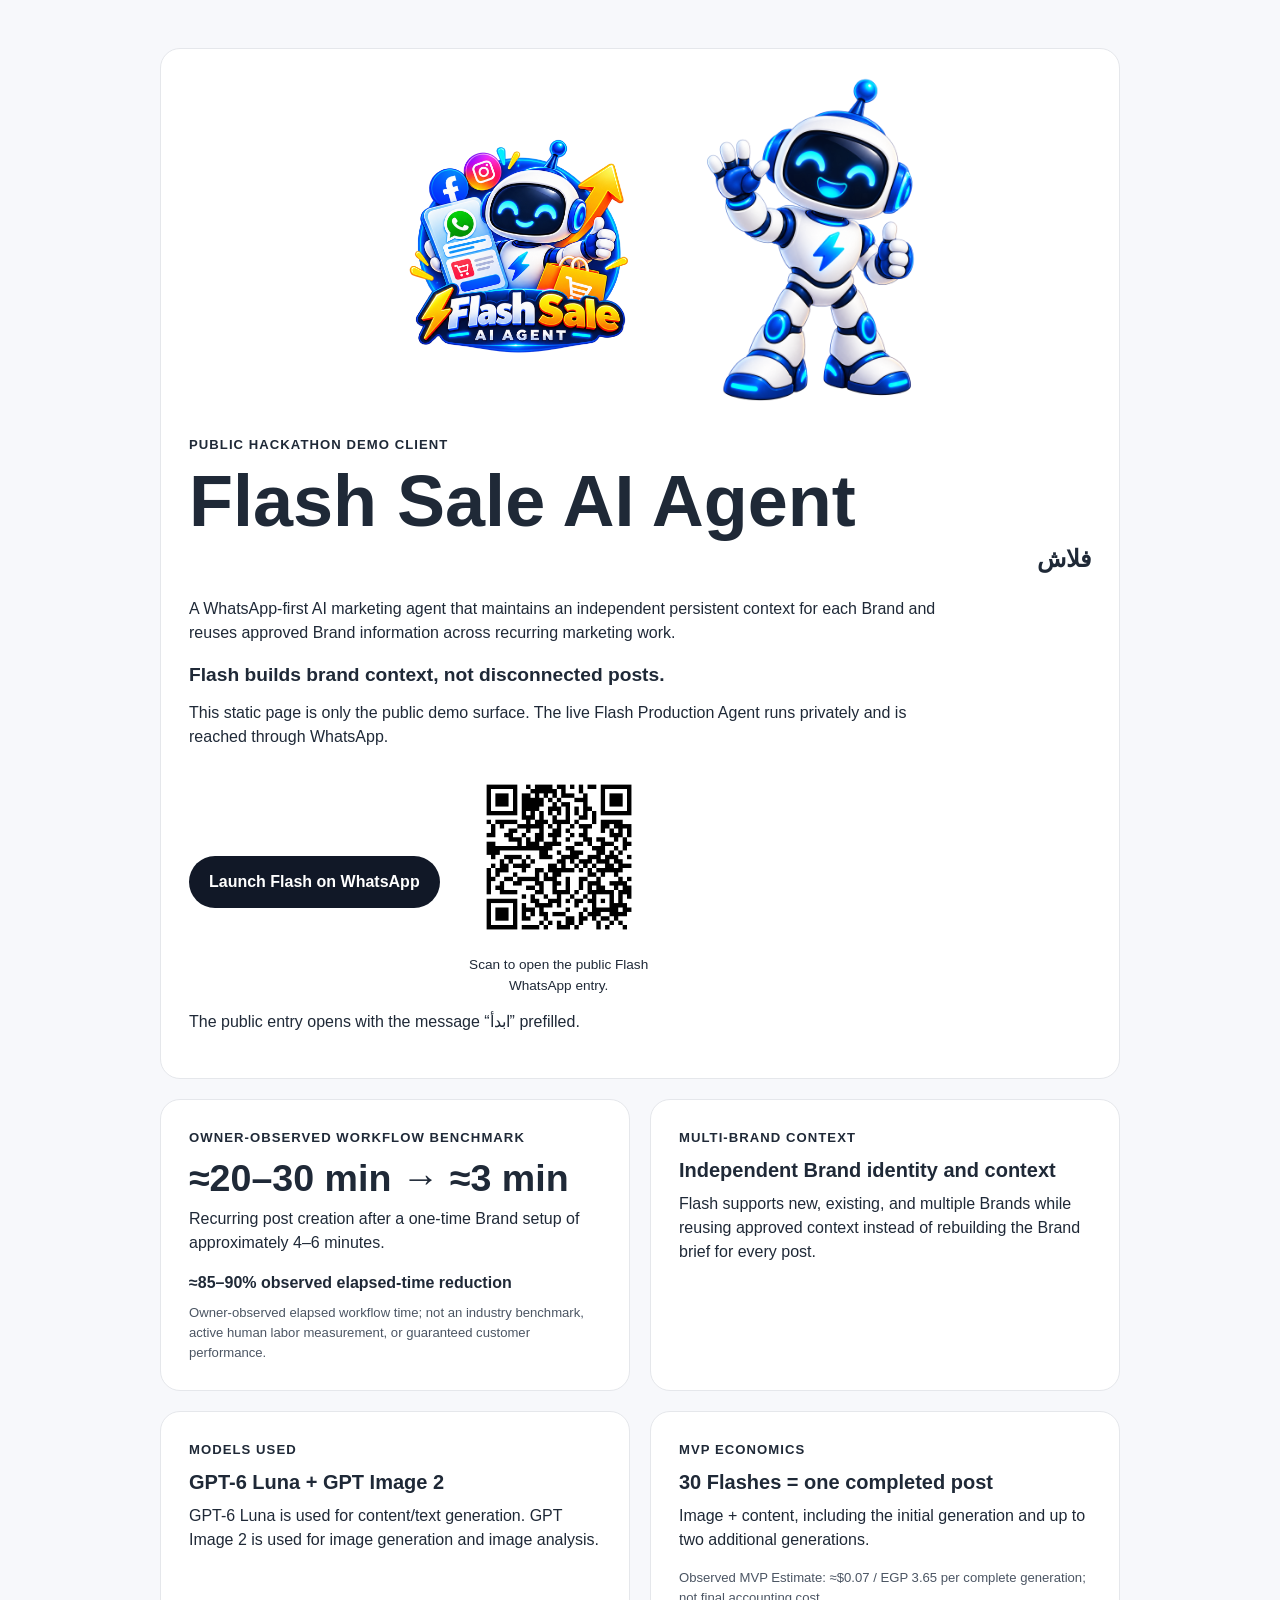
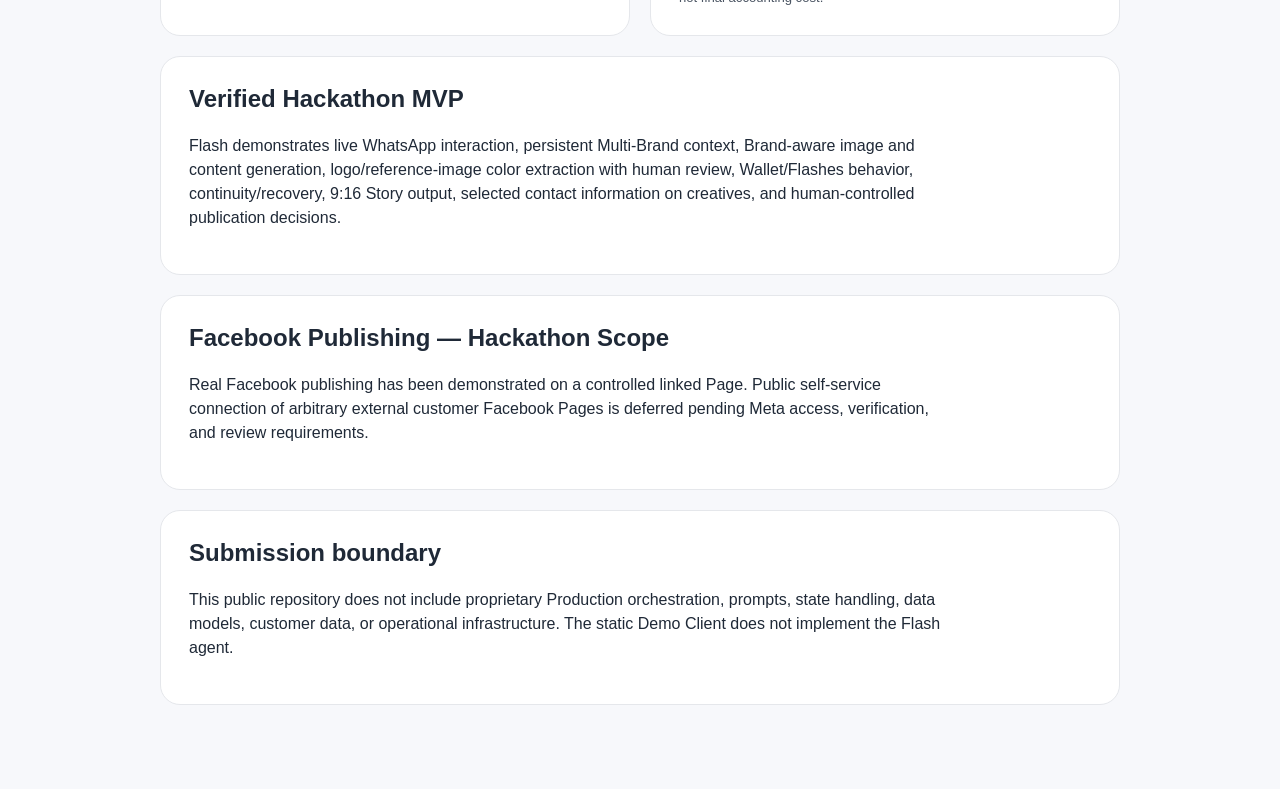
==== index.html @ e3f8a139 "Add GitHub Pages reviewer entry" ====
<!doctype html>
<html lang="en">
<head>
  <meta charset="utf-8">
  <meta name="viewport" content="width=device-width, initial-scale=1">
  <title>Flash Sale AI Agent — Hackathon Demo</title>
  <meta name="description" content="Public Hackathon Demo Client for Flash Sale AI Agent.">
  <link rel="stylesheet" href="styles.css">
</head>
<body>
  <main class="page-shell">
    <section class="hero" aria-labelledby="flash-title">
      <div class="brand-lockup" aria-hidden="true">
        <img class="brand-logo" src="assets/flash-logo-public.png" alt="">
        <img class="brand-character" src="assets/flash-character-public.png" alt="">
      </div>

      <p class="eyebrow">Public Hackathon Demo Client</p>
      <h1 id="flash-title">Flash Sale AI Agent</h1>
      <p class="arabic-name" lang="ar" dir="rtl">فلاش</p>
      <p class="summary">
        A WhatsApp-first AI marketing agent that maintains an independent persistent context for each Brand and reuses approved Brand information across recurring marketing work.
      </p>
      <p class="tagline">Flash builds brand context, not disconnected posts.</p>
      <p class="boundary-note">
        This static page is only the public demo surface. The live Flash Production Agent runs privately and is reached through WhatsApp.
      </p>

      <div class="launch-area">
        <a class="primary-action" href="https://wa.me/20453228108?text=%D8%A7%D8%A8%D8%AF%D8%A3" rel="noopener noreferrer">
          Launch Flash on WhatsApp
        </a>
        <figure class="qr-block">
          <img class="qr-image" src="assets/flash-whatsapp-qr.png" alt="QR code that opens the public Flash WhatsApp entry">
          <figcaption>Scan to open the public Flash WhatsApp entry.</figcaption>
        </figure>
      </div>

      <p class="launch-note">The public entry opens with the message “ابدأ” prefilled.</p>
    </section>

    <section class="impact-grid" aria-label="Flash Hackathon impact summary">
      <article class="impact-card">
        <p class="card-kicker">Owner-observed workflow benchmark</p>
        <p class="metric">≈20–30 min → ≈3 min</p>
        <p>Recurring post creation after a one-time Brand setup of approximately 4–6 minutes.</p>
        <p class="metric-secondary">≈85–90% observed elapsed-time reduction</p>
        <p class="fine-print">Owner-observed elapsed workflow time; not an industry benchmark, active human labor measurement, or guaranteed customer performance.</p>
      </article>

      <article class="impact-card">
        <p class="card-kicker">Multi-Brand context</p>
        <h2>Independent Brand identity and context</h2>
        <p>Flash supports new, existing, and multiple Brands while reusing approved context instead of rebuilding the Brand brief for every post.</p>
      </article>

      <article class="impact-card">
        <p class="card-kicker">Models used</p>
        <h2>GPT-6 Luna + GPT Image 2</h2>
        <p>GPT-6 Luna is used for content/text generation. GPT Image 2 is used for image generation and image analysis.</p>
      </article>

      <article class="impact-card">
        <p class="card-kicker">MVP economics</p>
        <h2>30 Flashes = one completed post</h2>
        <p>Image + content, including the initial generation and up to two additional generations.</p>
        <p class="fine-print">Observed MVP Estimate: ≈$0.07 / EGP 3.65 per complete generation; not final accounting cost.</p>
      </article>
    </section>

    <section class="capabilities" aria-labelledby="capabilities-title">
      <h2 id="capabilities-title">Verified Hackathon MVP</h2>
      <p>
        Flash demonstrates live WhatsApp interaction, persistent Multi-Brand context, Brand-aware image and content generation, logo/reference-image color extraction with human review, Wallet/Flashes behavior, continuity/recovery, 9:16 Story output, selected contact information on creatives, and human-controlled publication decisions.
      </p>
    </section>

    <section class="facebook" aria-labelledby="facebook-title">
      <h2 id="facebook-title">Facebook Publishing — Hackathon Scope</h2>
      <p>
        Real Facebook publishing has been demonstrated on a controlled linked Page. Public self-service connection of arbitrary external customer Facebook Pages is deferred pending Meta access, verification, and review requirements.
      </p>
    </section>

    <section class="disclosure" aria-labelledby="disclosure-title">
      <h2 id="disclosure-title">Submission boundary</h2>
      <p>
        This public repository does not include proprietary Production orchestration, prompts, state handling, data models, customer data, or operational infrastructure. The static Demo Client does not implement the Flash agent.
      </p>
    </section>
  </main>
</body>
</html>
---- styles.css ----
:root {
  font-family: Inter, Arial, sans-serif;
  line-height: 1.5;
  color: #1f2937;
  background: #f7f8fb;
}

* {
  box-sizing: border-box;
}

body {
  margin: 0;
  min-height: 100vh;
  background: #f7f8fb;
}

.page-shell {
  width: min(960px, calc(100% - 32px));
  margin: 0 auto;
  padding: 48px 0 64px;
}

.hero,
.capabilities,
.facebook,
.disclosure,
.impact-card {
  background: #ffffff;
  border: 1px solid #e5e7eb;
  border-radius: 20px;
  padding: 28px;
}

.hero,
.capabilities,
.facebook,
.disclosure {
  margin-bottom: 20px;
}

.brand-lockup {
  display: flex;
  align-items: center;
  justify-content: center;
  gap: 24px;
  flex-wrap: wrap;
  margin-bottom: 28px;
}

.brand-logo {
  width: min(320px, 72vw);
  height: auto;
  object-fit: contain;
}

.brand-character {
  width: min(220px, 48vw);
  height: auto;
  object-fit: contain;
}

.eyebrow,
.card-kicker {
  margin: 0 0 10px;
  font-size: 0.82rem;
  font-weight: 700;
  letter-spacing: 0.08em;
  text-transform: uppercase;
}

h1,
h2,
p {
  margin-top: 0;
}

h1 {
  margin-bottom: 4px;
  font-size: clamp(2.2rem, 6vw, 4.5rem);
  line-height: 1;
}

h2 {
  line-height: 1.2;
}

.arabic-name {
  margin-bottom: 20px;
  font-size: 1.5rem;
  font-weight: 700;
}

.summary,
.boundary-note,
.launch-note,
.capabilities p,
.facebook p,
.disclosure p {
  max-width: 760px;
}

.tagline {
  margin-bottom: 12px;
  font-size: 1.2rem;
  font-weight: 700;
}

.launch-area {
  display: flex;
  align-items: center;
  gap: 24px;
  flex-wrap: wrap;
  margin: 18px 0 14px;
}

.primary-action {
  display: inline-block;
  padding: 14px 20px;
  border-radius: 999px;
  background: #111827;
  color: #ffffff;
  text-decoration: none;
  font-weight: 700;
}

.primary-action:focus,
.primary-action:hover {
  text-decoration: underline;
}

.qr-block {
  margin: 0;
  max-width: 190px;
  text-align: center;
  font-size: 0.85rem;
}

.qr-image {
  display: block;
  width: 180px;
  max-width: 100%;
  height: auto;
  margin: 0 auto 8px;
}

.impact-grid {
  display: grid;
  grid-template-columns: repeat(2, minmax(0, 1fr));
  gap: 20px;
  margin-bottom: 20px;
}

.impact-card h2 {
  margin-bottom: 10px;
  font-size: 1.25rem;
}

.metric {
  margin-bottom: 8px;
  font-size: clamp(1.6rem, 4vw, 2.35rem);
  font-weight: 800;
  line-height: 1.1;
}

.metric-secondary {
  margin-bottom: 8px;
  font-weight: 800;
}

.fine-print {
  margin-bottom: 0;
  font-size: 0.82rem;
  color: #4b5563;
}

@media (max-width: 720px) {
  .page-shell {
    padding-top: 24px;
  }

  .hero,
  .capabilities,
  .facebook,
  .disclosure,
  .impact-card {
    padding: 22px;
  }

  .brand-lockup,
  .launch-area {
    justify-content: center;
  }

  .impact-grid {
    grid-template-columns: 1fr;
  }
}
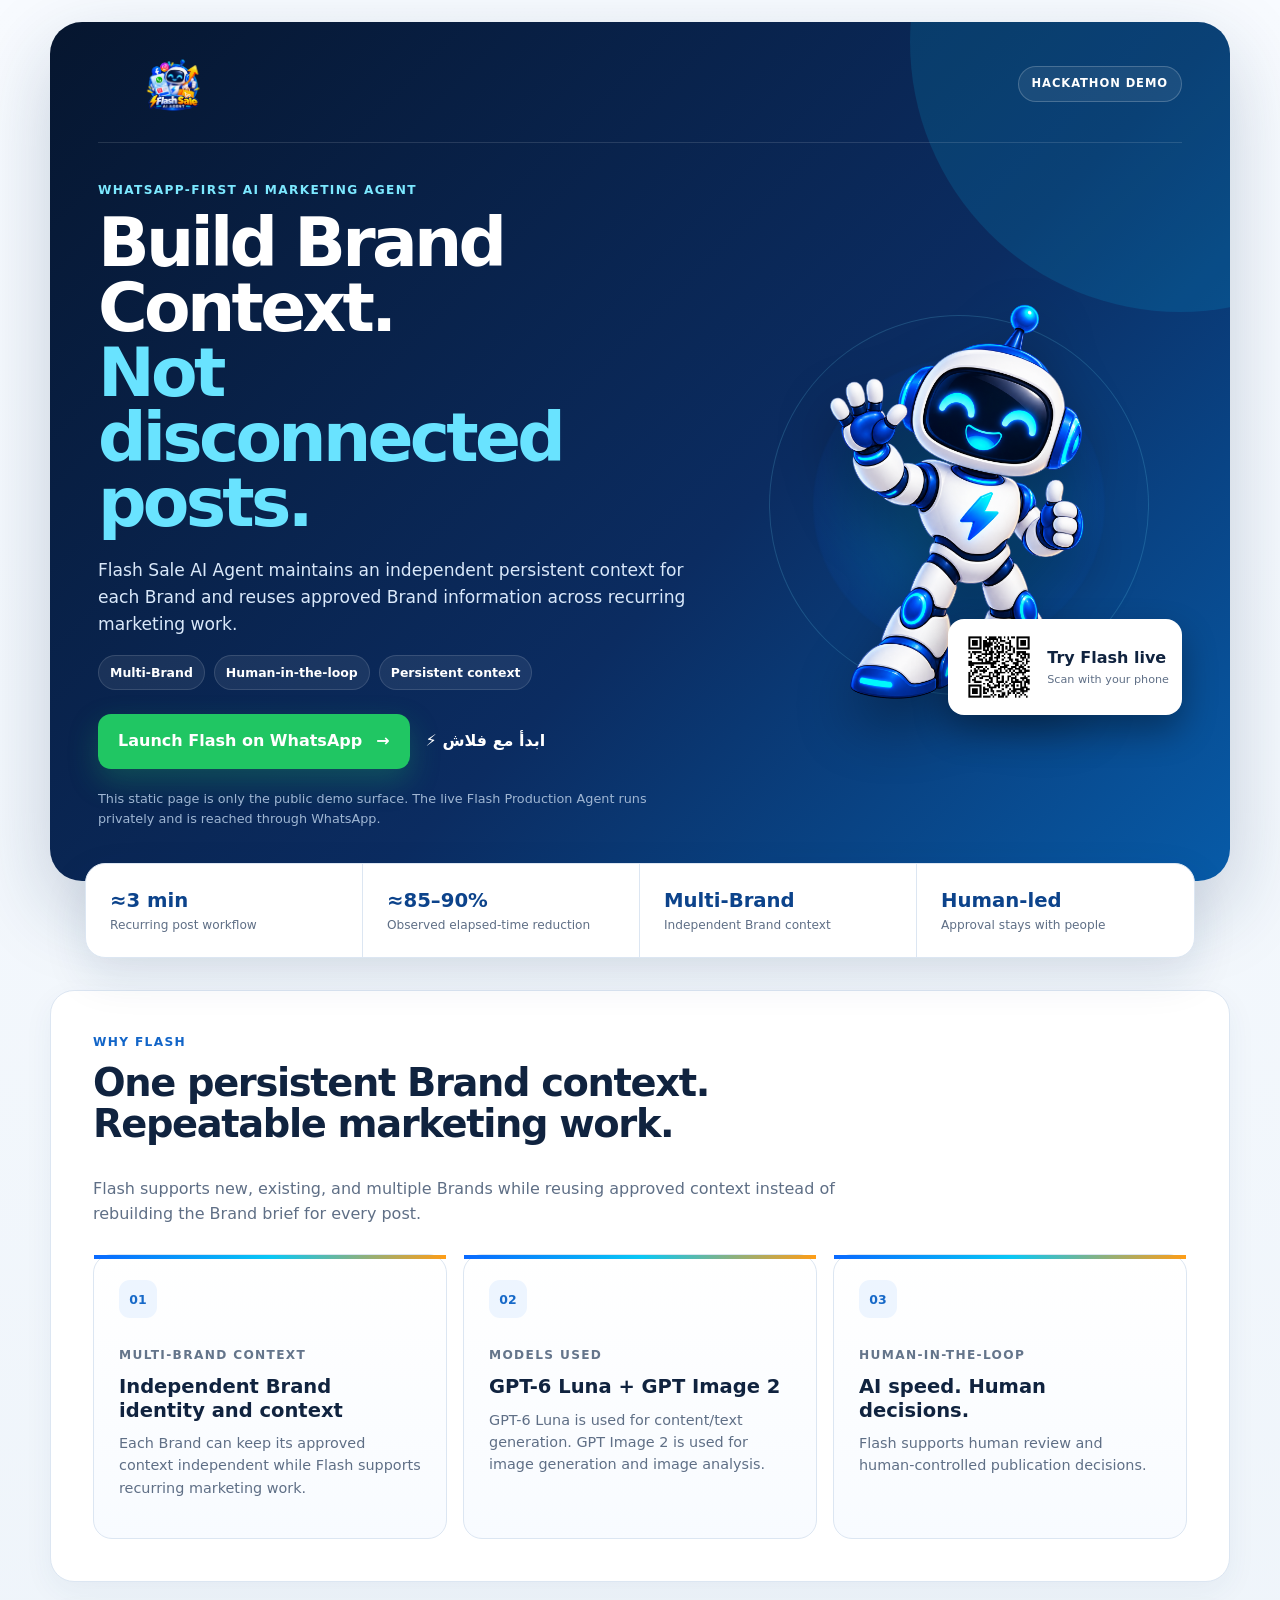
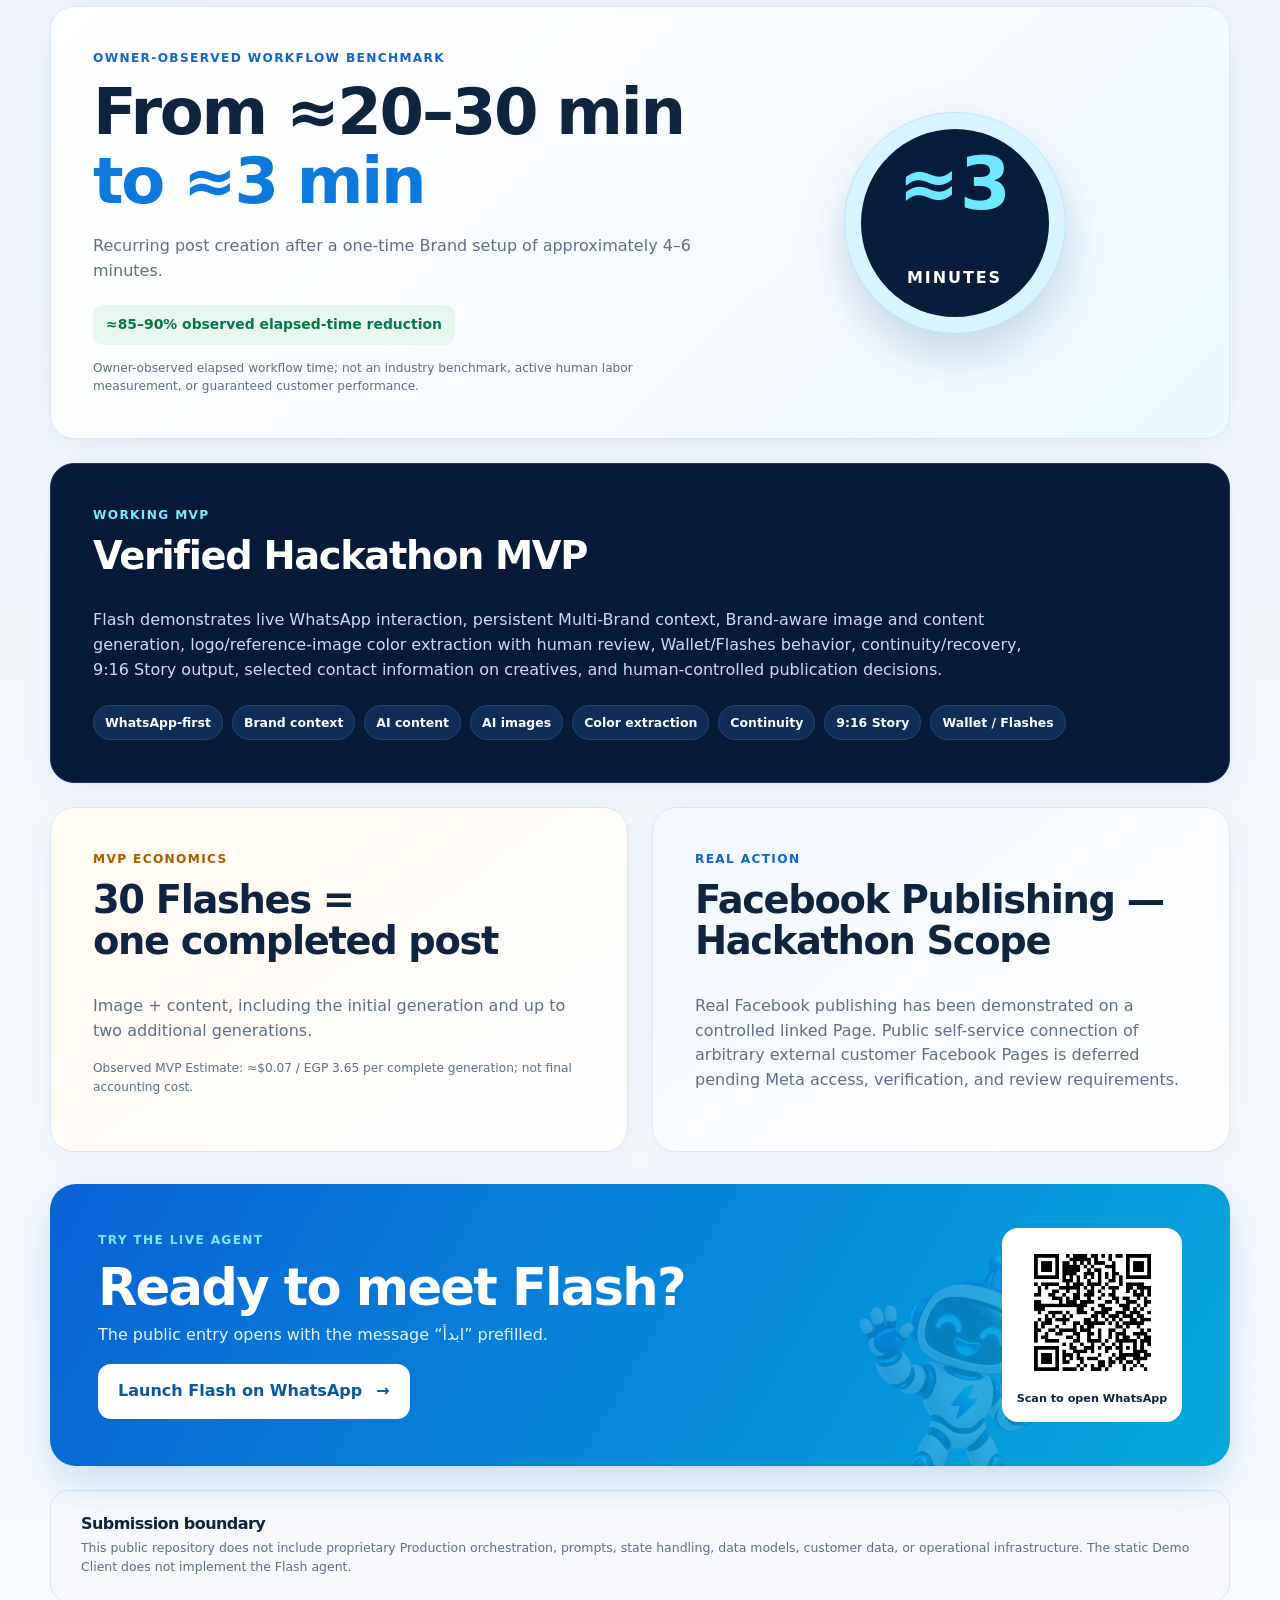
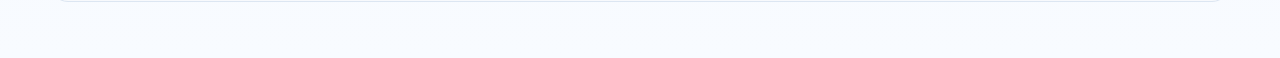
==== commit 046935c8: "Polish public demo UI" ====
--- a/index.html
+++ b/index.html
@@ -1,93 +1,10 @@
-<!doctype html>
-<html lang="en">
-<head>
-  <meta charset="utf-8">
-  <meta name="viewport" content="width=device-width, initial-scale=1">
-  <title>Flash Sale AI Agent — Hackathon Demo</title>
-  <meta name="description" content="Public Hackathon Demo Client for Flash Sale AI Agent.">
-  <link rel="stylesheet" href="styles.css">
-</head>
-<body>
-  <main class="page-shell">
-    <section class="hero" aria-labelledby="flash-title">
-      <div class="brand-lockup" aria-hidden="true">
-        <img class="brand-logo" src="assets/flash-logo-public.png" alt="">
-        <img class="brand-character" src="assets/flash-character-public.png" alt="">
-      </div>
-
-      <p class="eyebrow">Public Hackathon Demo Client</p>
-      <h1 id="flash-title">Flash Sale AI Agent</h1>
-      <p class="arabic-name" lang="ar" dir="rtl">فلاش</p>
-      <p class="summary">
-        A WhatsApp-first AI marketing agent that maintains an independent persistent context for each Brand and reuses approved Brand information across recurring marketing work.
-      </p>
-      <p class="tagline">Flash builds brand context, not disconnected posts.</p>
-      <p class="boundary-note">
-        This static page is only the public demo surface. The live Flash Production Agent runs privately and is reached through WhatsApp.
-      </p>
-
-      <div class="launch-area">
-        <a class="primary-action" href="https://wa.me/20453228108?text=%D8%A7%D8%A8%D8%AF%D8%A3" rel="noopener noreferrer">
-          Launch Flash on WhatsApp
-        </a>
-        <figure class="qr-block">
-          <img class="qr-image" src="assets/flash-whatsapp-qr.png" alt="QR code that opens the public Flash WhatsApp entry">
-          <figcaption>Scan to open the public Flash WhatsApp entry.</figcaption>
-        </figure>
-      </div>
-
-      <p class="launch-note">The public entry opens with the message “ابدأ” prefilled.</p>
-    </section>
-
-    <section class="impact-grid" aria-label="Flash Hackathon impact summary">
-      <article class="impact-card">
-        <p class="card-kicker">Owner-observed workflow benchmark</p>
-        <p class="metric">≈20–30 min → ≈3 min</p>
-        <p>Recurring post creation after a one-time Brand setup of approximately 4–6 minutes.</p>
-        <p class="metric-secondary">≈85–90% observed elapsed-time reduction</p>
-        <p class="fine-print">Owner-observed elapsed workflow time; not an industry benchmark, active human labor measurement, or guaranteed customer performance.</p>
-      </article>
-
-      <article class="impact-card">
-        <p class="card-kicker">Multi-Brand context</p>
-        <h2>Independent Brand identity and context</h2>
-        <p>Flash supports new, existing, and multiple Brands while reusing approved context instead of rebuilding the Brand brief for every post.</p>
-      </article>
-
-      <article class="impact-card">
-        <p class="card-kicker">Models used</p>
-        <h2>GPT-6 Luna + GPT Image 2</h2>
-        <p>GPT-6 Luna is used for content/text generation. GPT Image 2 is used for image generation and image analysis.</p>
-      </article>
-
-      <article class="impact-card">
-        <p class="card-kicker">MVP economics</p>
-        <h2>30 Flashes = one completed post</h2>
-        <p>Image + content, including the initial generation and up to two additional generations.</p>
-        <p class="fine-print">Observed MVP Estimate: ≈$0.07 / EGP 3.65 per complete generation; not final accounting cost.</p>
-      </article>
-    </section>
-
-    <section class="capabilities" aria-labelledby="capabilities-title">
-      <h2 id="capabilities-title">Verified Hackathon MVP</h2>
-      <p>
-        Flash demonstrates live WhatsApp interaction, persistent Multi-Brand context, Brand-aware image and content generation, logo/reference-image color extraction with human review, Wallet/Flashes behavior, continuity/recovery, 9:16 Story output, selected contact information on creatives, and human-controlled publication decisions.
-      </p>
-    </section>
-
-    <section class="facebook" aria-labelledby="facebook-title">
-      <h2 id="facebook-title">Facebook Publishing — Hackathon Scope</h2>
-      <p>
-        Real Facebook publishing has been demonstrated on a controlled linked Page. Public self-service connection of arbitrary external customer Facebook Pages is deferred pending Meta access, verification, and review requirements.
-      </p>
-    </section>
-
-    <section class="disclosure" aria-labelledby="disclosure-title">
-      <h2 id="disclosure-title">Submission boundary</h2>
-      <p>
-        This public repository does not include proprietary Production orchestration, prompts, state handling, data models, customer data, or operational infrastructure. The static Demo Client does not implement the Flash agent.
-      </p>
-    </section>
-  </main>
-</body>
-</html>
+<!doctype html><html lang="en"><head><meta charset="utf-8"><meta name="viewport" content="width=device-width,initial-scale=1"><title>Flash Sale AI Agent — Hackathon Demo</title><meta name="description" content="Public Hackathon Demo Client for Flash Sale AI Agent."><link rel="stylesheet" href="styles.css"></head><body><main>
+<section class="hero" aria-labelledby="flash-title"><nav class="topbar"><img src="assets/flash-logo-public.png" alt="Flash Sale"><span>Hackathon Demo</span></nav><div class="hero-grid"><div class="hero-copy"><p class="eyebrow">WhatsApp-first AI marketing agent</p><h1 id="flash-title">Build Brand Context.<br><em>Not disconnected posts.</em></h1><p class="summary">Flash Sale AI Agent maintains an independent persistent context for each Brand and reuses approved Brand information across recurring marketing work.</p><div class="tags"><span>Multi-Brand</span><span>Human-in-the-loop</span><span>Persistent context</span></div><div class="actions"><a class="cta" href="https://wa.me/20453228108?text=%D8%A7%D8%A8%D8%AF%D8%A3" rel="noopener noreferrer">Launch Flash on WhatsApp <b>→</b></a><strong lang="ar" dir="rtl">ابدأ مع فلاش ⚡</strong></div><p class="boundary">This static page is only the public demo surface. The live Flash Production Agent runs privately and is reached through WhatsApp.</p></div><div class="hero-art"><div class="orbit"></div><img class="character" src="assets/flash-character-public.png" alt="Flash AI assistant character"><div class="qr-card"><img src="assets/flash-whatsapp-qr.png" alt="QR code that opens the public Flash WhatsApp entry"><div><b>Try Flash live</b><small>Scan with your phone</small></div></div></div></div></section>
+<section class="impact"><div><b>≈3 min</b><span>Recurring post workflow</span></div><div><b>≈85–90%</b><span>Observed elapsed-time reduction</span></div><div><b>Multi-Brand</b><span>Independent Brand context</span></div><div><b>Human-led</b><span>Approval stays with people</span></div></section>
+<section class="panel"><header><p class="eyebrow blue">Why Flash</p><h2>One persistent Brand context.<br>Repeatable marketing work.</h2><p>Flash supports new, existing, and multiple Brands while reusing approved context instead of rebuilding the Brand brief for every post.</p></header><div class="features"><article><i>01</i><p class="kicker">Multi-Brand context</p><h3>Independent Brand identity and context</h3><p>Each Brand can keep its approved context independent while Flash supports recurring marketing work.</p></article><article><i>02</i><p class="kicker">Models used</p><h3>GPT-6 Luna + GPT Image 2</h3><p>GPT-6 Luna is used for content/text generation. GPT Image 2 is used for image generation and image analysis.</p></article><article><i>03</i><p class="kicker">Human-in-the-loop</p><h3>AI speed. Human decisions.</h3><p>Flash supports human review and human-controlled publication decisions.</p></article></div></section>
+<section class="panel benchmark"><div><p class="eyebrow blue">Owner-observed workflow benchmark</p><h2>From ≈20–30 min<br><em>to ≈3 min</em></h2><p>Recurring post creation after a one-time Brand setup of approximately 4–6 minutes.</p><strong class="metric">≈85–90% observed elapsed-time reduction</strong><p class="fine">Owner-observed elapsed workflow time; not an industry benchmark, active human labor measurement, or guaranteed customer performance.</p></div><div class="dial"><b>≈3</b><span>minutes</span></div></section>
+<section class="panel dark"><header><p class="eyebrow">Working MVP</p><h2>Verified Hackathon MVP</h2></header><p>Flash demonstrates live WhatsApp interaction, persistent Multi-Brand context, Brand-aware image and content generation, logo/reference-image color extraction with human review, Wallet/Flashes behavior, continuity/recovery, 9:16 Story output, selected contact information on creatives, and human-controlled publication decisions.</p><div class="chips"><span>WhatsApp-first</span><span>Brand context</span><span>AI content</span><span>AI images</span><span>Color extraction</span><span>Continuity</span><span>9:16 Story</span><span>Wallet / Flashes</span></div></section>
+<section class="columns"><article class="panel warm"><p class="eyebrow amber">MVP economics</p><h2>30 Flashes =<br>one completed post</h2><p>Image + content, including the initial generation and up to two additional generations.</p><p class="fine">Observed MVP Estimate: ≈$0.07 / EGP 3.65 per complete generation; not final accounting cost.</p></article><article class="panel cool"><p class="eyebrow blue">Real action</p><h2>Facebook Publishing — Hackathon Scope</h2><p>Real Facebook publishing has been demonstrated on a controlled linked Page. Public self-service connection of arbitrary external customer Facebook Pages is deferred pending Meta access, verification, and review requirements.</p></article></section>
+<section class="final"><div><p class="eyebrow">Try the live agent</p><h2>Ready to meet Flash?</h2><p>The public entry opens with the message “ابدأ” prefilled.</p><a class="cta white" href="https://wa.me/20453228108?text=%D8%A7%D8%A8%D8%AF%D8%A3" rel="noopener noreferrer">Launch Flash on WhatsApp <b>→</b></a></div><div class="final-qr"><img src="assets/flash-whatsapp-qr.png" alt="QR code that opens the public Flash WhatsApp entry"><span>Scan to open WhatsApp</span></div><img class="ghost" src="assets/flash-character-public.png" alt=""></section>
+<section class="disclosure"><h2>Submission boundary</h2><p>This public repository does not include proprietary Production orchestration, prompts, state handling, data models, customer data, or operational infrastructure. The static Demo Client does not implement the Flash agent.</p></section>
+</main></body></html>
--- a/styles.css
+++ b/styles.css
@@ -1,198 +1,3 @@
-:root {
-  font-family: Inter, Arial, sans-serif;
-  line-height: 1.5;
-  color: #1f2937;
-  background: #f7f8fb;
-}
-
-* {
-  box-sizing: border-box;
-}
-
-body {
-  margin: 0;
-  min-height: 100vh;
-  background: #f7f8fb;
-}
-
-.page-shell {
-  width: min(960px, calc(100% - 32px));
-  margin: 0 auto;
-  padding: 48px 0 64px;
-}
-
-.hero,
-.capabilities,
-.facebook,
-.disclosure,
-.impact-card {
-  background: #ffffff;
-  border: 1px solid #e5e7eb;
-  border-radius: 20px;
-  padding: 28px;
-}
-
-.hero,
-.capabilities,
-.facebook,
-.disclosure {
-  margin-bottom: 20px;
-}
-
-.brand-lockup {
-  display: flex;
-  align-items: center;
-  justify-content: center;
-  gap: 24px;
-  flex-wrap: wrap;
-  margin-bottom: 28px;
-}
-
-.brand-logo {
-  width: min(320px, 72vw);
-  height: auto;
-  object-fit: contain;
-}
-
-.brand-character {
-  width: min(220px, 48vw);
-  height: auto;
-  object-fit: contain;
-}
-
-.eyebrow,
-.card-kicker {
-  margin: 0 0 10px;
-  font-size: 0.82rem;
-  font-weight: 700;
-  letter-spacing: 0.08em;
-  text-transform: uppercase;
-}
-
-h1,
-h2,
-p {
-  margin-top: 0;
-}
-
-h1 {
-  margin-bottom: 4px;
-  font-size: clamp(2.2rem, 6vw, 4.5rem);
-  line-height: 1;
-}
-
-h2 {
-  line-height: 1.2;
-}
-
-.arabic-name {
-  margin-bottom: 20px;
-  font-size: 1.5rem;
-  font-weight: 700;
-}
-
-.summary,
-.boundary-note,
-.launch-note,
-.capabilities p,
-.facebook p,
-.disclosure p {
-  max-width: 760px;
-}
-
-.tagline {
-  margin-bottom: 12px;
-  font-size: 1.2rem;
-  font-weight: 700;
-}
-
-.launch-area {
-  display: flex;
-  align-items: center;
-  gap: 24px;
-  flex-wrap: wrap;
-  margin: 18px 0 14px;
-}
-
-.primary-action {
-  display: inline-block;
-  padding: 14px 20px;
-  border-radius: 999px;
-  background: #111827;
-  color: #ffffff;
-  text-decoration: none;
-  font-weight: 700;
-}
-
-.primary-action:focus,
-.primary-action:hover {
-  text-decoration: underline;
-}
-
-.qr-block {
-  margin: 0;
-  max-width: 190px;
-  text-align: center;
-  font-size: 0.85rem;
-}
-
-.qr-image {
-  display: block;
-  width: 180px;
-  max-width: 100%;
-  height: auto;
-  margin: 0 auto 8px;
-}
-
-.impact-grid {
-  display: grid;
-  grid-template-columns: repeat(2, minmax(0, 1fr));
-  gap: 20px;
-  margin-bottom: 20px;
-}
-
-.impact-card h2 {
-  margin-bottom: 10px;
-  font-size: 1.25rem;
-}
-
-.metric {
-  margin-bottom: 8px;
-  font-size: clamp(1.6rem, 4vw, 2.35rem);
-  font-weight: 800;
-  line-height: 1.1;
-}
-
-.metric-secondary {
-  margin-bottom: 8px;
-  font-weight: 800;
-}
-
-.fine-print {
-  margin-bottom: 0;
-  font-size: 0.82rem;
-  color: #4b5563;
-}
-
-@media (max-width: 720px) {
-  .page-shell {
-    padding-top: 24px;
-  }
-
-  .hero,
-  .capabilities,
-  .facebook,
-  .disclosure,
-  .impact-card {
-    padding: 22px;
-  }
-
-  .brand-lockup,
-  .launch-area {
-    justify-content: center;
-  }
-
-  .impact-grid {
-    grid-template-columns: 1fr;
-  }
-}
+:root{--navy:#07172f;--blue:#0969ff;--cyan:#08c7f5;--orange:#ff9d16;--ink:#10233f;--muted:#5f6f86;--line:#dce6f2;font-family:Inter,ui-sans-serif,system-ui,-apple-system,"Segoe UI",Arial,sans-serif;color:var(--ink);background:#eef4fa;line-height:1.55}*{box-sizing:border-box}body{margin:0;background:linear-gradient(#f8fbff,#eef4fa 55%,#f8fbff);overflow-x:hidden}main{width:min(1180px,calc(100% - 36px));margin:auto;padding:22px 0 56px}.hero{position:relative;overflow:hidden;color:#fff;background:linear-gradient(135deg,#06162f,#0b2c61 58%,#075ba8);border-radius:32px;padding:24px 48px 52px;box-shadow:0 28px 80px #11315b38}.hero:after{content:"";position:absolute;width:540px;height:540px;right:-220px;top:-250px;border-radius:50%;background:#00c7ff22}.topbar{position:relative;z-index:2;display:flex;align-items:center;justify-content:space-between;padding-bottom:20px;border-bottom:1px solid #ffffff1f}.topbar img{width:150px;height:76px;object-fit:contain}.topbar span{padding:8px 13px;border:1px solid #ffffff33;border-radius:99px;background:#ffffff12;font-size:.72rem;font-weight:800;letter-spacing:.08em;text-transform:uppercase}.hero-grid{position:relative;z-index:2;display:grid;grid-template-columns:1.15fr .85fr;gap:34px;align-items:center;padding-top:38px}.eyebrow,.kicker{margin:0 0 10px;font-size:.76rem;font-weight:850;letter-spacing:.11em;text-transform:uppercase}.hero .eyebrow,.dark .eyebrow,.final .eyebrow{color:#7ce8ff}h1,h2,h3,p{margin-top:0}h1{margin:0 0 22px;font-size:clamp(2.7rem,5.3vw,5rem);line-height:.96;letter-spacing:-.055em}h1 em{color:#69e3ff;font-style:normal}h2{font-size:clamp(1.75rem,3vw,2.65rem);line-height:1.08;letter-spacing:-.035em}h3{font-size:1.22rem;line-height:1.2;margin:0 0 10px}.summary{max-width:660px;color:#d9e8fa;font-size:1.07rem}.tags,.actions,.chips{display:flex;flex-wrap:wrap;gap:9px}.tags{margin:18px 0 24px}.tags span,.chips span{padding:7px 11px;border-radius:99px;background:#ffffff12;border:1px solid #ffffff20;font-size:.78rem;font-weight:700}.actions{align-items:center;gap:16px}.cta{display:inline-flex;align-items:center;gap:14px;padding:15px 20px;border-radius:13px;background:#20c663;color:#fff;text-decoration:none;font-weight:850;box-shadow:0 12px 30px #20c66340;transition:.18s}.cta:hover{transform:translateY(-2px)}.actions>strong{color:#fff}.boundary{max-width:650px;margin:20px 0 0;color:#9fb6d3;font-size:.8rem}.hero-art{position:relative;min-height:420px;display:grid;place-items:center}.orbit{position:absolute;width:380px;height:380px;border-radius:50%;background:radial-gradient(circle,#00d5ff3d,#0069ff12 54%,transparent 55%);border:1px solid #6ee1ff2e}.character{position:relative;z-index:2;width:min(350px,88%);max-height:405px;object-fit:contain;filter:drop-shadow(0 26px 28px #0005)}.qr-card{position:absolute;z-index:3;right:0;bottom:0;display:flex;align-items:center;gap:10px;padding:10px 13px;background:#fff;color:var(--ink);border-radius:16px;box-shadow:0 16px 35px #0005}.qr-card img{width:76px}.qr-card b,.qr-card small{display:block}.qr-card small{color:var(--muted);font-size:.7rem}.impact{position:relative;z-index:4;width:calc(100% - 70px);margin:-18px auto 32px;display:grid;grid-template-columns:repeat(4,1fr);background:#fff;border:1px solid var(--line);border-radius:20px;box-shadow:0 18px 45px #14355b1c;overflow:hidden}.impact div{padding:22px 24px;border-right:1px solid var(--line)}.impact div:last-child{border:0}.impact b,.impact span{display:block}.impact b{font-size:1.23rem;color:#0c438b}.impact span{font-size:.76rem;color:var(--muted)}.panel{background:#fff;border:1px solid var(--line);border-radius:24px;padding:42px;margin-bottom:24px;box-shadow:0 10px 30px #2343690e}.panel>header{max-width:780px;margin-bottom:28px}.panel>header>p:last-child,.features article>p:last-child,.columns article>p:not(.eyebrow):not(.fine){color:var(--muted)}.blue{color:#1265c8}.amber{color:#a75d00}.features{display:grid;grid-template-columns:repeat(3,1fr);gap:16px}.features article{position:relative;min-height:240px;padding:25px;border:1px solid var(--line);border-radius:19px;background:linear-gradient(#fff,#f8fbff)}.features article:before{content:"";position:absolute;inset:0 0 auto;height:4px;background:linear-gradient(90deg,var(--blue),var(--cyan),var(--orange))}.features i{display:grid;place-items:center;width:38px;height:38px;margin-bottom:28px;border-radius:11px;background:#edf5ff;color:#1769c8;font-style:normal;font-weight:850;font-size:.78rem}.features p:last-child{font-size:.9rem}.kicker{color:#64758b}.benchmark{display:grid;grid-template-columns:1.15fr .85fr;align-items:center;min-height:380px;background:linear-gradient(135deg,#fff,#f7fbff 62%,#e9f8ff)}.benchmark h2{font-size:clamp(2.5rem,5vw,4.4rem);margin-bottom:18px}.benchmark h2 em{color:#0d79dd;font-style:normal}.benchmark>div>p:not(.eyebrow):not(.fine){color:var(--muted)}.metric{display:inline-block;margin:5px 0 14px;padding:9px 13px;border-radius:10px;background:#e7f7ef;color:#087842;font-size:.87rem}.fine{font-size:.76rem;color:var(--muted);margin-bottom:0}.dial{justify-self:center;display:grid;place-items:center;width:220px;height:220px;border-radius:50%;background:#081c3b;color:#fff;border:16px solid #d8f5ff;outline:1px solid #b9e8f7;box-shadow:0 20px 50px #0c467833}.dial b{font-size:4.6rem;line-height:.8;color:#6fe8ff}.dial span{font-weight:800;letter-spacing:.12em;text-transform:uppercase}.dark{background:#071a38;color:#fff;border-color:#163965}.dark>header{margin-bottom:14px}.dark>p{max-width:930px;color:#cbdcf0}.chips{margin-top:22px}.chips span{background:#102d58;border-color:#214774}.columns{display:grid;grid-template-columns:1fr 1fr;gap:24px}.warm{background:linear-gradient(145deg,#fffaf1,#fff)}.cool{background:linear-gradient(145deg,#f2f7ff,#fff)}.final{position:relative;overflow:hidden;display:grid;grid-template-columns:1fr 180px;align-items:center;gap:30px;margin:8px 0 24px;padding:44px 48px;border-radius:26px;background:linear-gradient(120deg,#0a62d5,#04a9dd);color:#fff;box-shadow:0 18px 45px #0064be2e}.final h2{font-size:clamp(2rem,4vw,3.4rem);margin-bottom:8px}.final>div>p:not(.eyebrow){color:#e6f7ff}.white{background:#fff;color:#0b579e;box-shadow:none}.final-qr{position:relative;z-index:2;padding:12px;border-radius:16px;background:#fff;color:var(--ink);text-align:center}.final-qr img{display:block;width:145px;margin:auto}.final-qr span{font-size:.7rem;font-weight:800}.ghost{position:absolute;right:185px;bottom:-70px;width:190px;opacity:.16}.disclosure{padding:24px 30px;border:1px solid var(--line);border-radius:18px;background:#f7f9fc}.disclosure h2{font-size:1rem;margin-bottom:6px}.disclosure p{margin:0;color:var(--muted);font-size:.78rem}
+@media(max-width:900px){.hero{padding:22px 30px 38px}.hero-grid{grid-template-columns:1fr}.hero-copy{text-align:center}.summary,.boundary{margin-left:auto;margin-right:auto}.tags,.actions{justify-content:center}.hero-art{min-height:350px}.character{max-height:330px}.qr-card{right:8%}.impact{width:calc(100% - 36px);grid-template-columns:1fr 1fr}.impact div:nth-child(2){border-right:0}.impact div:nth-child(-n+2){border-bottom:1px solid var(--line)}.features{grid-template-columns:1fr}.features article{min-height:auto}.benchmark{grid-template-columns:1fr;gap:24px}.columns{grid-template-columns:1fr}.final{grid-template-columns:1fr 160px}.ghost{display:none}}
+@media(max-width:600px){main{width:calc(100% - 20px);padding-top:10px}.hero{border-radius:23px;padding:16px 18px 30px}.topbar img{width:110px;height:58px}.topbar span{font-size:.6rem;padding:6px 8px}.hero-grid{padding-top:26px;gap:16px}h1{font-size:clamp(2.25rem,12vw,3.4rem)}.summary{font-size:.95rem}.hero-art{min-height:310px}.orbit{width:290px;height:290px}.character{width:255px}.qr-card{right:0}.qr-card img{width:62px}.impact{width:calc(100% - 18px);margin-top:-12px;grid-template-columns:1fr}.impact div{padding:15px 17px;border-right:0;border-bottom:1px solid var(--line)}.panel{padding:27px 21px;border-radius:20px}.benchmark h2{font-size:2.8rem}.dial{width:180px;height:180px}.dial b{font-size:3.8rem}.final{grid-template-columns:1fr;padding:32px 24px;text-align:center}.final .cta{width:100%;justify-content:center}.final-qr{width:170px;margin:auto}.actions>strong{width:100%}}
